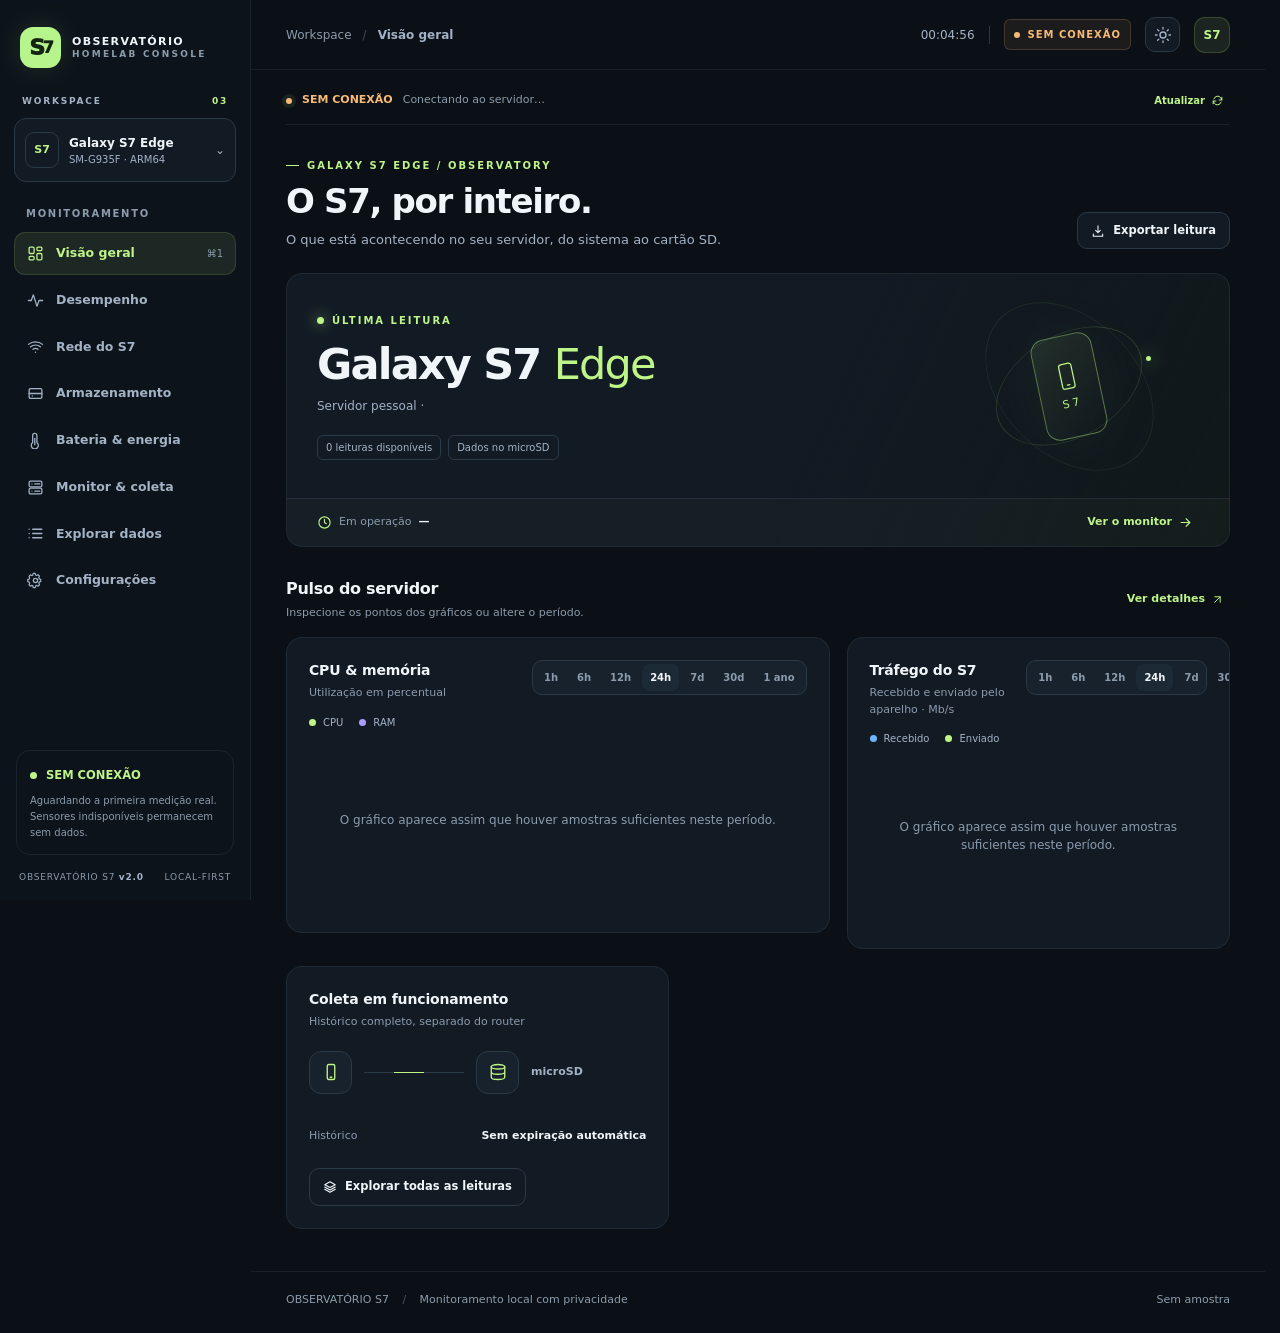
==== index.html @ 744b67e8 "Initial public release with synthetic examples and privacy safeguards" ====
<!doctype html>
<html lang="pt-BR">
<head>
  <meta charset="UTF-8">
  <meta name="viewport" content="width=device-width, initial-scale=1.0">
  <meta name="theme-color" content="#0b1019">
  <meta name="description" content="Observatório S7 — dashboard de monitoramento do homelab Galaxy S7 Edge. Telemetria real de CPU, memória, bateria, rede e armazenamento.">
  <title>Observatório S7 — HomeLab Console</title>
  <link rel="icon" type="image/svg+xml" href="assets/favicon.svg">
  <link rel="stylesheet" href="css/styles.css">
  <link rel="stylesheet" href="workspace.css?v=20261024">
  <link rel="stylesheet" href="css/dashboard.css?v=20261023-visual2">
  <script defer src="js/app.js?v=20261023-visual2"></script>
  <link rel="stylesheet" href="finish.css?v=20261024-polish">
  <script defer src="finish.js?v=20261024-polish"></script>
</head>
<body data-workspace="s7" data-theme="dark">
  <div class="app" id="app">
    <aside class="sidebar" id="sidebar" aria-label="Menu principal">
      <div class="brand">
        <div class="brand-symbol" aria-hidden="true"><span class="brand-glyph">S<span>7</span></span></div>
        <div class="brand-copy"><strong>OBSERVATÓRIO</strong><span>HOMELAB CONSOLE</span></div>
      </div>
      <section class="workspace-picker" aria-label="Workspace"><div class="workspace-label">WORKSPACE <span>03</span></div><details class="project-switch"><summary aria-label="Workspace: Galaxy S7 Edge. Alterar projeto"><span class="project-icon" aria-hidden="true">S7</span><span class="project-copy"><strong>Galaxy S7 Edge</strong><small>SM-G935F · ARM64</small></span><span class="project-caret" aria-hidden="true">⌄</span></summary><nav class="project-options" aria-label="Projetos do servidor"><a href="/router/"><span class="project-icon" aria-hidden="true">R</span><span class="project-copy"><strong>Router Huawei</strong><small>Monitor da rede</small></span></a><a href="/s7/" aria-current="page"><span class="project-icon" aria-hidden="true">S7</span><span class="project-copy"><strong>Galaxy S7 Edge</strong><small>SM-G935F · ARM64</small></span><span class="project-check" aria-hidden="true">✓</span></a><a href="/valt/"><span class="project-icon" aria-hidden="true">V</span><span class="project-copy"><strong>Docs Vault</strong><small>Arquivo documental</small></span></a></nav></details></section>
      <div class="nav-caption">MONITORAMENTO</div>
            <nav class="nav-list" id="main-nav" aria-label="Áreas do monitoramento"></nav>
      <div class="sidebar-bottom">
        <div class="sidebar-health">
          <div class="sidebar-health-title"><span class="pulsing-dot"></span><strong id="sidebar-status">Aguardando API</strong></div>
          <p id="sidebar-status-note">Nenhuma medição recebida ainda.</p>
        </div>
        <div class="sidebar-footer"><span>OBSERVATÓRIO S7 <b>v2.0</b></span><span>LOCAL-FIRST</span></div>
      </div>
    </aside>
    <div class="sidebar-scrim" id="sidebar-scrim"></div>
    <div class="shell">
      <header class="topbar">
        <div class="topbar-leading">
          <button class="icon-button mobile-only" type="button" id="menu-toggle" aria-label="Abrir menu" aria-controls="sidebar"><svg viewBox="0 0 24 24" width="20" height="20" fill="none" stroke="currentColor" stroke-width="1.8" stroke-linecap="round"><path d="M4 7h16M4 12h16M4 17h16"/></svg></button>
          <div class="breadcrumbs"><span>Workspace</span><span class="slash">/</span><strong id="breadcrumb-current">Visão geral</strong></div>
        </div>
        <div class="topbar-actions">
          <div class="live-time" id="clock-label">--:--:--</div>
          <div class="topbar-divider"></div>
          <span class="mode-chip demo" id="mode-chip"><span></span> AGUARDANDO</span>
          <button class="icon-button" type="button" id="theme-toggle" title="Alternar tema" aria-label="Alternar tema"></button>
          <button class="avatar" type="button" id="avatar-button" title="Configurações do painel">S7</button>
        </div>
      </header>
      <main class="main" id="main-content" tabindex="-1"></main>
      <footer class="page-footer"><span>OBSERVATÓRIO S7 <span class="footer-divider">/</span> Monitoramento local com privacidade</span><span id="footer-update">Aguardando dados</span></footer>
    </div>
    <div id="toast-region" class="toast-region" aria-live="polite"></div>
    <div id="tooltip" class="chart-tooltip" hidden></div>
  </div>
  <noscript><div class="noscript">Para usar o dashboard, ativa o JavaScript no navegador. Nenhuma biblioteca externa é necessária.</div></noscript>
</body>
</html>
---- css/styles.css ----
/* Observatório S7 — dashboard offline, sem dependências externas */
:root{
  color-scheme:dark;
  --bg:#080e17;--sidebar:#0a111b;--surface:#101926;--surface-2:#14202e;--surface-3:#192637;
  --border:#263443;--border-soft:rgba(144,166,189,.105);--text:#f0f5f9;--secondary:#a3b2c5;--muted:#718498;
  --accent:#b7f58c;--accent-rgb:183,245,140;--blue:#6eb5f9;--blue-rgb:110,181,249;--violet:#aa9bff;--orange:#f7ba76;--danger:#ef8e8e;
  --shadow:0 24px 75px rgba(0,0,0,.17);--radius:18px;--font:Inter,'Segoe UI',Roboto,system-ui,-apple-system,sans-serif;
}
*{box-sizing:border-box}html{scroll-behavior:smooth}body{margin:0;background:var(--bg);color:var(--text);font-family:var(--font);font-size:14px;line-height:1.5;-webkit-font-smoothing:antialiased}
body[data-theme="light"]{color-scheme:light;--bg:#f1f5f8;--sidebar:#edf2f7;--surface:#fff;--surface-2:#f7f9fb;--surface-3:#e9f0f5;--border:#dce4ed;--border-soft:#e8edf2;--text:#182536;--secondary:#5f7184;--muted:#8091a2;--accent:#408b21;--accent-rgb:64,139,33;--blue:#2178bb;--blue-rgb:33,120,187;--violet:#7667ce;--orange:#bd7324;--danger:#c65e5e;--shadow:0 18px 60px rgba(34,57,80,.055)}
button,input,select{font:inherit}button{color:inherit;cursor:pointer}button:focus-visible,input:focus-visible,select:focus-visible{outline:2px solid var(--accent);outline-offset:3px}a{color:var(--blue);text-decoration:none}a:hover{text-decoration:underline}
svg{flex-shrink:0}::selection{background:rgba(var(--accent-rgb),.25)}.app{min-height:100vh}.sidebar{position:fixed;inset:0 auto 0 0;width:251px;z-index:15;display:flex;flex-direction:column;padding:27px 14px 16px;background:var(--sidebar);border-right:1px solid var(--border-soft)}
.brand{display:flex;gap:11px;align-items:center;margin:0 6px 31px}.brand-symbol{width:41px;height:41px;border-radius:13px;background:#b7f58c;color:#142413;display:grid;place-items:center;box-shadow:0 0 30px rgba(183,245,140,.13)}.brand-glyph{font-size:22px;font-weight:950;letter-spacing:-2.3px}.brand-glyph span{font-size:16px;vertical-align:2px}.brand-copy{display:flex;flex-direction:column;gap:1px;line-height:1.2;letter-spacing:.75px}.brand-copy strong{font-size:11px;font-weight:850;letter-spacing:1.35px}.brand-copy>span{font-size:9px;color:var(--muted);font-weight:650;letter-spacing:2.25px}
.sidebar-section-label,.nav-caption{font-size:10px;font-weight:800;letter-spacing:1.7px;color:var(--muted);margin:0 12px 11px}.sidebar-section-label{display:flex;justify-content:space-between;align-items:center}.sidebar-section-label span{color:var(--secondary)}
.node-card{display:flex;align-items:center;gap:10px;border:1px solid var(--border);border-radius:12px;background:var(--surface);padding:12px 10px;margin:0 2px 30px}.node-icon{width:33px;height:35px;display:grid;place-items:center;border-radius:8px;background:rgba(var(--blue-rgb),.09)}.node-screen{width:14px;height:24px;border:1.5px solid var(--blue);border-radius:4px;position:relative}.node-screen:after{content:"";position:absolute;bottom:3px;left:5px;width:2px;height:2px;border-radius:100%;background:var(--blue)}.node-card strong{display:block;font-size:12px;white-space:nowrap}.node-card span:not(.node-screen){display:block;font-size:10px;color:var(--muted)}.node-caret{margin-left:auto;font-size:18px!important;line-height:1;color:var(--muted)}
.nav-list{display:flex;flex-direction:column;gap:4px}.nav-item{display:flex;align-items:center;gap:12px;text-align:left;width:100%;border:1px solid transparent;border-radius:11px;background:transparent;padding:11px 12px;font-size:12.5px;font-weight:650;color:var(--secondary);transition:background .2s,border-color .2s,color .2s}.nav-item:hover{color:var(--text);background:var(--surface)}.nav-item.active{background:rgba(var(--accent-rgb),.095);border-color:rgba(var(--accent-rgb),.13);color:var(--accent)}.nav-item .icon{width:17px;height:17px;stroke-width:1.8}.nav-item .nav-trailing{margin-left:auto;color:var(--muted);font-size:10px;font-weight:500}.sidebar-bottom{margin-top:auto}.sidebar-health{padding:16px 13px 13px;background:var(--surface);border:1px solid var(--border-soft);border-radius:14px;margin:0 2px 16px}.sidebar-health-title{display:flex;align-items:center;gap:9px;font-size:11.5px}.sidebar-health p{color:var(--muted);font-size:11px;line-height:1.65;margin:8px 0 0}.pulsing-dot{display:inline-block;width:7px;height:7px;flex-shrink:0;background:var(--orange);box-shadow:0 0 0 4px rgba(247,186,118,.09);border-radius:100%;animation:pulse 2s infinite}@keyframes pulse{50%{box-shadow:0 0 0 8px rgba(247,186,118,0)}}.sidebar-footer{display:flex;justify-content:space-between;color:var(--muted);font-size:9px;letter-spacing:.8px;padding:0 5px}.sidebar-footer b{color:var(--secondary)}
.shell{margin-left:251px;min-height:100vh;display:flex;flex-direction:column}.topbar{height:79px;border-bottom:1px solid var(--border-soft);display:flex;align-items:center;justify-content:space-between;padding:0 35px;gap:16px;background:var(--bg)}.topbar-leading,.topbar-actions,.breadcrumbs{display:flex;align-items:center}.breadcrumbs{gap:11px;font-size:12px;color:var(--muted)}.breadcrumbs strong{color:var(--secondary);font-weight:650}.breadcrumbs .slash{opacity:.4}.topbar-actions{gap:14px}.live-time{font-size:12px;color:var(--secondary);font-variant-numeric:tabular-nums;white-space:nowrap}.topbar-divider{height:18px;width:1px;background:var(--border)}.mode-chip{display:inline-flex;align-items:center;gap:8px;border:1px solid rgba(247,186,118,.18);background:rgba(247,186,118,.075);border-radius:6px;color:var(--orange);font-size:10px;font-weight:850;letter-spacing:1px;padding:7px 9px;white-space:nowrap}.mode-chip>span{width:6px;height:6px;border-radius:100%;background:currentColor}.mode-chip.real{color:var(--accent);border-color:rgba(var(--accent-rgb),.19);background:rgba(var(--accent-rgb),.065)}.icon-button{border:1px solid var(--border);background:var(--surface);width:35px;height:35px;border-radius:10px;display:grid;place-items:center;color:var(--secondary)}.icon-button:hover{color:var(--text);background:var(--surface-2)}.avatar{border:1px solid rgba(var(--accent-rgb),.18);background:rgba(var(--accent-rgb),.09);color:var(--accent);border-radius:11px;width:36px;height:36px;display:grid;place-items:center;font-size:12px;font-weight:850}.mobile-only{display:none}.sidebar-scrim{display:none}
.main{width:100%;max-width:1650px;padding:35px 35px 42px;margin:0 auto;flex:1}.page-footer{display:flex;justify-content:space-between;gap:20px;padding:20px 35px 25px;color:var(--muted);font-size:11px;border-top:1px solid var(--border-soft)}.footer-divider{padding:0 10px;opacity:.5}
.page-head{display:flex;justify-content:space-between;align-items:flex-end;gap:18px;margin-bottom:28px}.eyebrow{display:inline-flex;align-items:center;gap:8px;text-transform:uppercase;font-size:10px;color:var(--accent);letter-spacing:2px;font-weight:850;margin:0 0 8px}.eyebrow:before{content:"";width:13px;height:1px;background:currentColor}.page-head h1{font-size:30px;line-height:1.2;font-weight:770;letter-spacing:-1.2px;margin:0 0 8px}.page-subtitle{font-size:13px;color:var(--muted);margin:0;max-width:680px}.page-actions{display:flex;gap:8px;flex-wrap:wrap;align-items:center}.btn{border:1px solid var(--border);border-radius:10px;padding:9px 13px;background:var(--surface);display:inline-flex;align-items:center;gap:8px;font-size:11.5px;font-weight:750;white-space:nowrap;transition:all .17s}.btn:hover{border-color:var(--secondary);transform:translateY(-1px)}.btn.primary{background:var(--accent);color:var(--bg);border-color:var(--accent)}body[data-theme="light"] .btn.primary{color:#fff}.btn.subtle{background:transparent;border-color:transparent;color:var(--secondary)}.btn .icon{width:14px;height:14px}.btn:disabled{opacity:.55;cursor:not-allowed;transform:none}
.cards-grid{display:grid;grid-template-columns:repeat(12,minmax(0,1fr));gap:17px}.span-12{grid-column:span 12}.span-8{grid-column:span 8}.span-7{grid-column:span 7}.span-6{grid-column:span 6}.span-5{grid-column:span 5}.span-4{grid-column:span 4}.span-3{grid-column:span 3}
.card{background:var(--surface);border:1px solid var(--border-soft);border-radius:var(--radius);min-width:0;box-shadow:0 1px 0 rgba(255,255,255,.009);overflow:hidden}.card-pad{padding:22px}.card-title-row{display:flex;align-items:start;justify-content:space-between;gap:12px;margin-bottom:18px}.card-title-row h2,.section-title{margin:0 0 4px;font-size:14px;font-weight:770;letter-spacing:-.15px}.card-title-row p,.section-description{margin:0;color:var(--muted);font-size:11px}.card-icon{border-radius:10px;width:34px;height:34px;display:grid;place-items:center;background:var(--surface-2);color:var(--secondary)}.card-icon .icon{width:18px;height:18px}
.hero{position:relative;padding:27px 29px;min-height:247px;overflow:hidden;border-color:rgba(var(--accent-rgb),.13);background:radial-gradient(ellipse at 70% 22%,rgba(var(--accent-rgb),.11),transparent 42%),linear-gradient(125deg,var(--surface),var(--surface-2))}.hero:before{content:"";position:absolute;right:-48px;top:-160px;width:470px;height:400px;border-radius:50%;border:1px solid rgba(var(--accent-rgb),.07);box-shadow:0 0 0 70px rgba(var(--accent-rgb),.018),0 0 0 140px rgba(var(--accent-rgb),.012);pointer-events:none}.hero-inner{position:relative;z-index:1;display:flex;flex-direction:column;height:100%;justify-content:space-between}.hero-overline{font-size:10px;font-weight:800;letter-spacing:2px;color:var(--accent);display:flex;align-items:center;gap:8px}.hero-overline .dot{width:7px;height:7px;border-radius:100%;background:var(--accent);box-shadow:0 0 14px rgba(var(--accent-rgb),.8)}.hero h2{font-size:32px;line-height:1.14;letter-spacing:-1.1px;margin:17px 0 8px;font-weight:770}.hero h2 span{color:var(--accent)}.hero p{max-width:435px;font-size:12px;line-height:1.8;color:var(--secondary);margin:0}.hero-foot{display:flex;align-items:center;gap:25px;margin-top:24px;flex-wrap:wrap}.hero-fact{display:flex;gap:9px;align-items:center}.hero-fact .icon{color:var(--muted);width:15px;height:15px}.hero-fact strong{font-size:11.5px;display:block}.hero-fact small{font-size:10px;display:block;color:var(--muted)}
.node-summary{padding:23px;min-height:247px}.node-summary-top{display:flex;justify-content:space-between;gap:12px;align-items:start}.node-summary .overline{font-size:10px;color:var(--muted);font-weight:750;letter-spacing:1.5px}.node-summary strong.device-title{display:block;font-size:17px;letter-spacing:-.45px;margin:8px 0 2px}.node-summary small{color:var(--muted)}.node-status{display:flex;align-items:center;gap:6px;font-weight:750;font-size:10px;color:var(--accent);background:rgba(var(--accent-rgb),.08);border:1px solid rgba(var(--accent-rgb),.12);padding:5px 8px;border-radius:50px}.node-status:before{content:"";width:5px;height:5px;border-radius:100%;background:var(--accent)}.node-summary-grid{display:grid;grid-template-columns:1fr 1fr;gap:17px;margin-top:23px}.node-summary-stat{padding-top:13px;border-top:1px solid var(--border)}.node-summary-stat span{color:var(--muted);font-size:10px;display:block;margin-bottom:5px}.node-summary-stat strong{font-size:12.5px;font-weight:700;word-break:break-word}
.kpi-card{padding:19px 20px 18px;position:relative;min-height:143px}.kpi-top{display:flex;align-items:center;justify-content:space-between;gap:12px}.kpi-label{color:var(--secondary);font-size:11px;font-weight:650}.kpi-value{display:flex;align-items:baseline;gap:5px;margin-top:14px}.kpi-value strong{font-size:29px;line-height:1;letter-spacing:-1.15px;font-weight:760;font-variant-numeric:tabular-nums}.kpi-value span{font-size:12px;color:var(--muted);font-weight:650}.kpi-foot{font-size:10px;color:var(--muted);margin-top:12px;display:flex;justify-content:space-between;align-items:center}.trend{font-weight:700;color:var(--accent)}.trend.warn{color:var(--orange)}.kpi-accent-bar{position:absolute;left:20px;right:20px;bottom:0;height:2px;background:linear-gradient(90deg,var(--accent),transparent);opacity:.26}.metric-icon{display:grid;place-items:center;width:30px;height:30px;border:1px solid var(--border);border-radius:9px;color:var(--secondary)}.metric-icon .icon{width:16px;height:16px}
.section-head{display:flex;justify-content:space-between;align-items:center;margin:30px 0 16px;gap:12px}.section-head h2{font-size:16px;margin:0;letter-spacing:-.3px}.section-head p{color:var(--muted);font-size:11px;margin:4px 0 0}.link-button{background:none;border:none;color:var(--accent);font-size:11px;font-weight:700;display:inline-flex;align-items:center;gap:6px}.link-button .icon{width:13px;height:13px}.link-button:hover{text-decoration:underline}
.chart-card{padding:22px}.chart-card .card-title-row{margin-bottom:13px}.chart-key{display:flex;gap:16px;flex-wrap:wrap;align-items:center;font-size:10px;color:var(--secondary)}.chart-key>span{display:flex;align-items:center;gap:7px}.key-dot{display:block;width:7px;height:7px;border-radius:50%;background:var(--accent)}.key-dot.blue{background:var(--blue)}.key-dot.violet{background:var(--violet)}.key-dot.orange{background:var(--orange)}.chart-stat-row{display:flex;gap:27px;align-items:baseline;margin:11px 0 14px}.chart-stat strong{font-size:25px;font-weight:750;letter-spacing:-.7px;font-variant-numeric:tabular-nums}.chart-stat small{color:var(--muted);font-size:11px;margin-left:5px}.chart-stat-mini{display:flex;gap:20px}.chart-stat-mini span{font-size:11px;color:var(--muted)}.chart-stat-mini strong{font-size:12px;color:var(--text)}
.chart-holder{width:100%;height:185px;position:relative}.chart-holder.compact{height:92px}.chart-holder.tall{height:240px}.chart-holder svg{width:100%;height:100%;overflow:visible;display:block}.plot-crosshair{pointer-events:none}.axis-foot{display:flex;justify-content:space-between;color:var(--muted);font-size:10px;margin-top:3px}.chart-tooltip{position:fixed;pointer-events:none;z-index:80;background:#1d2939;border:1px solid #3b5064;color:#fff;border-radius:10px;padding:9px 11px;box-shadow:0 16px 40px #0005;font-size:11px;min-width:120px}.chart-tooltip strong{display:block;font-size:13px}.chart-tooltip small{display:block;color:#adc1d6;margin-top:3px}.range-switch{display:flex;gap:3px;padding:3px;border:1px solid var(--border);background:var(--surface-2);border-radius:10px}.range-button{border:0;background:transparent;border-radius:7px;padding:6px 8px;color:var(--muted);font-size:10px;font-weight:750;white-space:nowrap}.range-button:hover{color:var(--text)}.range-button.active{background:var(--surface-3);color:var(--text);box-shadow:0 1px 3px #0001}
.stat-pair{display:grid;grid-template-columns:1fr 1fr;gap:12px}.stat-tile{border-radius:11px;padding:12px;background:var(--surface-2);min-width:0}.stat-tile span{color:var(--muted);font-size:10px;display:block;margin-bottom:6px}.stat-tile strong{font-size:16px;font-weight:770;letter-spacing:-.2px}.stat-tile strong small{font-size:10px;font-weight:500;color:var(--muted)}
.meter{height:7px;background:var(--surface-3);border-radius:20px;overflow:hidden}.meter>span{display:block;height:100%;border-radius:20px;background:var(--accent);min-width:2px}.meter.blue>span{background:var(--blue)}.meter.orange>span{background:var(--orange)}.meter.violet>span{background:var(--violet)}.storage-row{padding:17px 0;border-bottom:1px solid var(--border-soft)}.storage-row:last-child{border:0;padding-bottom:0}.storage-row:first-child{padding-top:0}.storage-row-head{display:flex;align-items:center;justify-content:space-between;gap:12px;margin-bottom:10px}.storage-row-title{display:flex;align-items:center;gap:9px;font-size:11.5px;font-weight:690}.storage-row-title .icon{width:16px;height:16px;color:var(--muted)}.storage-row-values{font-size:11px;color:var(--secondary);font-variant-numeric:tabular-nums}.storage-row-values strong{color:var(--text)}.storage-sub{display:flex;justify-content:space-between;gap:12px;color:var(--muted);font-size:10px;margin-top:8px;overflow-wrap:anywhere}
.service-list,.event-list{display:flex;flex-direction:column}.service-item{display:flex;align-items:center;gap:10px;padding:11px 0;border-bottom:1px solid var(--border-soft)}.service-item:last-child{border:0}.service-badge{display:grid;place-items:center;width:35px;height:35px;border-radius:10px;background:var(--surface-2);color:var(--secondary)}.service-badge .icon{width:17px;height:17px}.service-copy{min-width:0;flex:1}.service-copy strong{font-size:11.5px;display:block}.service-copy small{font-size:10px;color:var(--muted);display:block;overflow:hidden;text-overflow:ellipsis;white-space:nowrap}.status-pill{border-radius:50px;background:rgba(var(--accent-rgb),.085);color:var(--accent);font-size:10px;padding:5px 9px;font-weight:750;white-space:nowrap}.status-pill.warning{color:var(--orange);background:rgba(247,186,118,.075)}.status-pill.muted{color:var(--muted);background:var(--surface-2)}
.event-item{display:flex;gap:13px;padding:12px 0;border-bottom:1px solid var(--border-soft)}.event-item:last-child{border:0}.event-mark{width:9px;height:9px;background:var(--blue);border:3px solid var(--surface);border-radius:50%;box-shadow:0 0 0 1.5px var(--blue);margin-top:6px;flex-shrink:0}.event-mark.success{background:var(--accent);box-shadow:0 0 0 1.5px var(--accent)}.event-mark.warning{background:var(--orange);box-shadow:0 0 0 1.5px var(--orange)}.event-copy{min-width:0;flex:1}.event-copy strong{font-size:11.5px;display:block;margin-bottom:2px}.event-copy span{font-size:10px;color:var(--muted)}.event-item time{font-size:10px;color:var(--muted);white-space:nowrap;margin-left:auto}
.battery-display{display:flex;align-items:center;gap:18px;margin:10px 0 19px}.battery-ring{height:115px;width:115px;position:relative;display:grid;place-items:center;flex-shrink:0}.battery-ring svg{position:absolute;inset:0;width:100%;height:100%;transform:rotate(-90deg)}.battery-ring .ring-content{text-align:center;position:relative}.ring-content strong{font-size:24px;letter-spacing:-.7px;line-height:1}.ring-content small{font-size:10px;display:block;color:var(--muted);margin-top:3px}.battery-details{min-width:0;flex:1}.battery-details .big-number{font-size:27px;font-weight:780;letter-spacing:-.8px}.battery-details p{font-size:10.5px;color:var(--muted);margin:2px 0 15px}.details-row{display:flex;align-items:center;justify-content:space-between;border-top:1px solid var(--border-soft);padding:9px 0;gap:12px;font-size:11px}.details-row span{color:var(--muted)}.details-row strong{font-size:11px;text-align:right}
.core-grid{display:grid;grid-template-columns:repeat(4,minmax(0,1fr));gap:10px}.core-box{background:var(--surface-2);border:1px solid var(--border-soft);border-radius:11px;padding:11px}.core-title{font-size:10px;color:var(--muted);display:flex;justify-content:space-between;margin-bottom:8px}.core-title strong{color:var(--text);font-size:11px}.core-box .meter{height:5px}.core-box small{font-size:10px;color:var(--muted);margin-top:7px;display:block}.callout{border-radius:12px;border:1px solid rgba(var(--blue-rgb),.2);background:rgba(var(--blue-rgb),.045);padding:14px 16px;display:flex;align-items:flex-start;gap:10px;color:var(--secondary);font-size:11px;line-height:1.7}.callout .icon{color:var(--blue);width:16px;height:16px;margin-top:1px}.callout strong{color:var(--text)}.callout.warning{border-color:rgba(247,186,118,.2);background:rgba(247,186,118,.045)}.callout.warning .icon{color:var(--orange)}
.table-wrap{overflow-x:auto}.data-table{border-collapse:collapse;width:100%;min-width:520px}.data-table th{text-align:left;color:var(--muted);font-size:10px;letter-spacing:.8px;text-transform:uppercase;font-weight:750;padding:11px 12px;border-bottom:1px solid var(--border)}.data-table td{font-size:11px;color:var(--secondary);padding:15px 12px;border-bottom:1px solid var(--border-soft)}.data-table tr:last-child td{border:0}.data-table td strong{color:var(--text);font-weight:700}.data-table .mono{font-family:ui-monospace,SFMono-Regular,Consolas,monospace;font-size:10px}
.info-grid{display:grid;grid-template-columns:repeat(3,minmax(0,1fr));gap:1px;background:var(--border-soft);border-radius:13px;overflow:hidden;border:1px solid var(--border-soft)}.info-grid>div{background:var(--surface);padding:18px}.info-grid span{display:block;color:var(--muted);font-size:10px;margin-bottom:7px}.info-grid strong{font-size:13px;word-break:break-word}.info-grid strong span{display:inline;font-size:11px}
.sensor-status{display:flex;gap:10px;align-items:center;padding:14px 0;border-bottom:1px solid var(--border-soft)}.sensor-status:last-child{border:0}.sensor-status .icon{width:17px;height:17px;color:var(--secondary)}.sensor-status strong{font-size:11.5px}.sensor-status small{font-size:10px;color:var(--muted);display:block}.sensor-status .status-pill{margin-left:auto}
.big-reading{margin:13px 0 19px}.big-reading strong{font-size:38px;font-weight:780;letter-spacing:-1.4px}.big-reading span{font-size:12px;color:var(--muted);margin-left:5px}.segment-tabs{display:flex;gap:7px;flex-wrap:wrap}.segment-tabs button{border:1px solid var(--border);background:transparent;color:var(--secondary);font-size:11px;font-weight:700;border-radius:9px;padding:8px 11px}.segment-tabs button.active{color:var(--accent);border-color:rgba(var(--accent-rgb),.2);background:rgba(var(--accent-rgb),.065)}.search-input{background:var(--surface-2);border:1px solid var(--border);color:var(--text);border-radius:9px;padding:10px 13px;width:230px;max-width:100%;font-size:11px}.search-input::placeholder{color:var(--muted)}
.event-table .event-type{font-size:10px;font-weight:750;color:var(--blue)}.event-table .event-type.warning{color:var(--orange)}.event-table .event-type.success{color:var(--accent)}
.setting-row{display:flex;align-items:center;justify-content:space-between;gap:18px;padding:18px 0;border-bottom:1px solid var(--border-soft)}.setting-row:last-child{border:0}.setting-copy strong{font-size:12px}.setting-copy small{display:block;color:var(--muted);font-size:10.5px;max-width:455px;margin-top:5px;line-height:1.65}.select{border:1px solid var(--border);border-radius:10px;padding:8px 11px;color:var(--text);background:var(--surface-2);min-width:140px;font-size:11px}.toggle{width:45px;height:26px;border-radius:15px;background:var(--surface-3);border:1px solid var(--border);padding:3px;display:flex;align-items:center;transition:.2s}.toggle span{height:18px;width:18px;border-radius:50%;background:var(--muted);transition:.2s}.toggle.on{background:rgba(var(--accent-rgb),.23);border-color:rgba(var(--accent-rgb),.3)}.toggle.on span{transform:translateX(18px);background:var(--accent)}
.code-inline{display:inline-block;font-family:ui-monospace,Consolas,monospace;background:var(--surface-2);border:1px solid var(--border);padding:3px 6px;border-radius:5px;font-size:10px;color:var(--secondary)}.code-block{position:relative;background:#080d15;color:#c7d9e6;border:1px solid #2a3847;border-radius:12px;padding:16px 18px;overflow:auto;font-size:11px;line-height:1.8;font-family:ui-monospace,Consolas,monospace;white-space:pre-wrap;word-break:break-word}.muted{color:var(--muted)}.accent{color:var(--accent)}.blue{color:var(--blue)}.small{font-size:11px}.mono{font-family:ui-monospace,SFMono-Regular,Consolas,monospace}.h-divider{height:1px;background:var(--border-soft);margin:18px 0}.empty{color:var(--muted);padding:24px 0;font-size:12px}.stack-gap{display:grid;gap:17px}.loading-bars{background:linear-gradient(100deg,var(--surface),var(--surface-2),var(--surface));background-size:200%;animation:shine 2s infinite}@keyframes shine{to{background-position:-200% 0}}
.toast-region{position:fixed;right:23px;bottom:23px;z-index:60;display:grid;gap:10px}.toast{background:var(--surface-3);border:1px solid var(--border);color:var(--text);padding:12px 16px;border-radius:12px;max-width:330px;box-shadow:var(--shadow);font-size:12px;animation:toast-in .2s ease-out}@keyframes toast-in{from{transform:translateY(8px);opacity:0}to{opacity:1;transform:translateY(0)}}.noscript{padding:25px;text-align:center;background:var(--orange);color:#10151c}
@media(max-width:1250px){.main{padding:28px 25px 34px}.topbar{padding:0 25px}.span-3{grid-column:span 6}.span-7,.span-5{grid-column:span 6}.hero h2{font-size:28px}.page-footer{padding:18px 25px}}
@media(max-width:980px){.sidebar{transform:translateX(-101%);transition:transform .25s ease;box-shadow:24px 0 80px #0000}.sidebar.open{transform:translateX(0);box-shadow:24px 0 80px #0004}.sidebar-scrim.visible{display:block;position:fixed;inset:0;background:#060b13a8;z-index:14}.shell{margin:0}.mobile-only{display:grid}.topbar{height:69px}.main{padding-top:26px}.hero{min-height:225px}}
@media(max-width:720px){.main{padding:22px 14px 30px}.topbar{padding:0 14px}.page-footer{padding:20px 14px;flex-direction:column;gap:6px}.topbar-actions{gap:8px}.live-time,.topbar-divider{display:none}.mode-chip{font-size:9px;letter-spacing:.4px;padding:6px}.page-head{align-items:start;flex-direction:column;margin-bottom:22px}.page-head h1{font-size:26px}.span-8,.span-7,.span-6,.span-5,.span-4{grid-column:span 12}.span-3{grid-column:span 6}.cards-grid{gap:12px}.hero{padding:22px;min-height:218px}.hero h2{font-size:27px}.node-summary{min-height:0}.card-pad,.chart-card{padding:18px}.chart-holder{height:154px}.chart-holder.tall{height:200px}.range-switch{max-width:100%;overflow:auto}.range-button{padding:7px 8px}.section-head{margin:25px 0 13px}.core-grid{grid-template-columns:repeat(2,minmax(0,1fr))}.info-grid{grid-template-columns:repeat(2,minmax(0,1fr))}.card-title-row{flex-wrap:wrap}.battery-display{gap:14px}.battery-ring{width:95px;height:95px}.card-title-row h2{font-size:13px}}
@media(max-width:420px){.brand{margin-bottom:22px}.kpi-card{min-height:126px;padding:15px}.kpi-value strong{font-size:25px}.kpi-label{font-size:10px}.kpi-foot{font-size:9px}.kpi-accent-bar{left:15px;right:15px}.hero-foot{gap:13px}.hero h2{font-size:23px}.mode-chip{max-width:105px;overflow:hidden}.chart-key{gap:9px}.section-head h2{font-size:14px}.info-grid{grid-template-columns:1fr}.page-head h1{font-size:25px}}
@media(prefers-reduced-motion:reduce){*,*:before,*:after{scroll-behavior:auto!important;animation:none!important;transition:none!important}}

/* Runtime telemetry includes long paths; keep diagnostic rows inside narrow cards. */
.details-row{align-items:flex-start}
.details-row>span{min-width:0;flex:0 1 43%;overflow-wrap:anywhere}
.details-row>strong{min-width:0;flex:1;overflow-wrap:anywhere;word-break:break-word}
.storage-sub>span{min-width:0}
.storage-sub>span:last-child{flex-shrink:0}
@media(max-width:720px){.setting-row{flex-wrap:wrap}.setting-copy{min-width:0}.breadcrumbs{gap:6px;font-size:10px}.main-content{min-width:0}}
---- workspace.css ----
/* Shared workspace selector: geometry and behavior are identical across projects. */
[data-workspace="router"]{--ws-accent:var(--mint,#7ce5c3);--ws-surface:var(--surface,#121c28);--ws-border:var(--stroke,#263545);--ws-muted:var(--sub,#a4b5c8)}
[data-workspace="s7"],[data-workspace="valt"]{--ws-accent:var(--accent);--ws-surface:var(--surface-solid,var(--surface));--ws-border:var(--border);--ws-muted:var(--secondary,var(--muted))}
.workspace-picker{margin:0 14px 24px;min-width:0;color:var(--text);font:12px/1.5 'Segoe UI',system-ui,sans-serif}
[data-workspace="s7"] .workspace-picker,[data-workspace="valt"] .workspace-picker{margin-inline:0}
.workspace-picker *{box-sizing:border-box}
.workspace-label{display:flex;justify-content:space-between;align-items:center;margin:0 8px 10px;color:var(--ws-muted);font-size:9px;line-height:14px;font-weight:800;letter-spacing:1.8px}
.workspace-label span{color:var(--ws-accent);font-variant-numeric:tabular-nums}
.workspace-picker details.project-switch{position:relative;margin:0;min-width:0;color:inherit;font:inherit}
.workspace-picker .project-switch summary{display:flex;align-items:center;gap:10px;padding:11px 10px;min-height:64px;background:var(--ws-surface);border:1px solid var(--ws-border);border-radius:12px;cursor:pointer;list-style:none;transition:border-color .18s,background .18s}
.workspace-picker summary::-webkit-details-marker{display:none}
.workspace-picker summary:hover,.workspace-picker details[open] summary{border-color:var(--ws-accent)}
.workspace-picker summary:focus-visible,.workspace-picker .project-options a:focus-visible{outline:2px solid var(--ws-accent);outline-offset:3px}
.workspace-picker .project-icon{display:grid;place-items:center;width:34px;height:36px;flex:0 0 34px;border:1px solid var(--ws-border);border-radius:9px;background:var(--ws-surface);color:var(--ws-accent);font-size:11px;font-weight:800}
.workspace-picker .project-copy{display:block;min-width:0;flex:1}
.workspace-picker .project-copy strong{display:block;color:var(--text);font-size:12px;line-height:18px;font-weight:700;white-space:nowrap}
.workspace-picker .project-copy small{display:block;color:var(--ws-muted);font-size:10px;line-height:15px;white-space:nowrap}
.workspace-picker .project-caret{margin-left:auto;color:var(--ws-muted);transition:transform .18s}
.workspace-picker details[open] .project-caret{transform:rotate(180deg)}
.workspace-picker .project-options{position:absolute;top:calc(100% + 7px);left:0;right:0;z-index:90;padding:5px;background:var(--ws-surface);border:1px solid var(--ws-border);border-radius:12px;box-shadow:0 14px 30px #0003}
.workspace-picker .project-options a{display:flex;align-items:center;gap:9px;min-height:58px;padding:9px 6px;border:1px solid transparent;border-radius:8px;color:var(--text);text-decoration:none}
.workspace-picker .project-options a:hover,.workspace-picker .project-options a[aria-current="page"]{border-color:var(--ws-accent);background:var(--bg)}
.workspace-picker .project-check{color:var(--ws-accent);font-size:13px}
@media(min-width:671px) and (max-width:1160px){[data-workspace="router"] .workspace-picker{margin-inline:8px}[data-workspace="router"] .workspace-label{font-size:0;justify-content:center}[data-workspace="router"] .workspace-label span{font-size:9px}[data-workspace="router"] .project-switch summary{justify-content:center;padding-inline:6px}[data-workspace="router"] summary .project-copy,[data-workspace="router"] .project-caret{display:none}[data-workspace="router"] .project-options{width:225px}}
@media(prefers-reduced-motion:reduce){.workspace-picker *{transition:none!important}}
---- css/dashboard.css ----
/* S7 live console — progressive detail, bounded motion, no external dependencies. */
:root{--accent:#bef488;--accent-rgb:190,244,136;--bg:#0b1016;--sidebar:#0d131a;--surface:#121b24;--surface-2:#17222d;--surface-3:#1c2a36;--border:#2a3946;--muted:#8b9bac;--radius:16px}
.main{max-width:1560px;padding-top:22px}.topbar{height:70px}.page-head{margin-bottom:24px}.page-head h1{font-size:34px;letter-spacing:-1.35px}.page-subtitle{color:var(--secondary)}.card{box-shadow:none;border-color:var(--border-soft)}.cards-grid{align-items:start}.kpi-card{min-height:142px}.kpi-value{font-variant-numeric:tabular-nums}.kpi-value strong{font-size:30px}.kpi-label{font-size:10px;letter-spacing:1.2px}.kpi-foot .trend{font-size:8px}.kpi-accent-bar{opacity:.4}.sidebar-health p{font-size:10px;line-height:1.6}.sidebar-health{background:transparent}.sidebar-health-title{color:var(--accent)}.pulsing-dot{background:var(--accent);box-shadow:none;animation:none}.brand{margin-bottom:26px}.sidebar-section-label{margin-bottom:10px}.sidebar .project-switch{margin-bottom:24px}
.freshness-bar{display:flex;align-items:center;gap:10px;margin:0 0 26px;padding-bottom:15px;border-bottom:1px solid var(--border-soft);font-size:11px;color:var(--muted)}.freshness-bar strong{color:var(--secondary);font-size:11px;font-weight:650}.freshness-bar .link-button{margin-left:auto;font-size:10px}.freshness-bar .icon{width:13px;height:13px}.freshness-dot{width:6px;height:6px;background:var(--accent);border-radius:50%;box-shadow:0 0 0 4px rgba(var(--accent-rgb),.08)}.is-stale .freshness-dot{background:var(--orange)}.is-stale strong{color:var(--orange)}
.device-hero-card{overflow:hidden;background:linear-gradient(115deg,var(--surface) 55%,rgba(var(--accent-rgb),.035))}.device-hero{padding:27px 30px;display:flex;align-items:center;justify-content:space-between;gap:20px;position:relative;min-height:205px}.device-hero h2{font-size:43px;font-weight:750;line-height:1.1;letter-spacing:-1.8px;margin:13px 0 9px}.device-hero h2 em{font-style:normal;color:var(--accent);font-weight:450}.device-hero p{font-size:12px;color:var(--secondary);margin:0}.hero-chips{display:flex;flex-wrap:wrap;gap:7px;margin-top:20px}.hero-chips span{border:1px solid var(--border);border-radius:6px;padding:4px 8px;color:var(--secondary);font-size:10px}.hero-live-strip{display:flex;flex-wrap:wrap;gap:25px;align-items:center;border-top:1px solid var(--border-soft);padding:14px 30px;background:rgba(var(--accent-rgb),.018)}.hero-live-strip>span{display:flex;align-items:center;gap:7px;font-size:11px;color:var(--muted)}.hero-live-strip strong{color:var(--text);font-weight:600;white-space:nowrap}.hero-live-strip .icon{width:15px;height:15px;color:var(--accent)}.hero-live-strip button{margin-left:auto;font-size:11px}.device-orbit{width:190px;height:170px;position:relative;display:grid;place-items:center;flex-shrink:0;margin-right:35px}.orbit-ring{position:absolute;width:158px;height:158px;border:1px solid rgba(var(--accent-rgb),.15);border-radius:50%;transform:rotate(-30deg) scaleY(.65)}.orbit-ring.second{transform:rotate(45deg) scaleY(.7);width:195px;height:195px;border-color:rgba(var(--accent-rgb),.08)}.orbit-phone{width:62px;height:103px;border:1px solid rgba(var(--accent-rgb),.4);border-radius:14px;display:flex;flex-direction:column;align-items:center;justify-content:center;gap:5px;background:linear-gradient(140deg,rgba(var(--accent-rgb),.1),transparent);box-shadow:0 0 65px rgba(var(--accent-rgb),.055);transform:rotate(-12deg)}.orbit-phone svg{width:30px;height:30px;color:var(--accent);stroke-width:1}.orbit-phone span{font-size:11px;letter-spacing:3px;color:var(--accent)}.device-orbit>i{position:absolute;right:13px;top:55px;background:var(--accent);width:5px;height:5px;border-radius:50%;box-shadow:0 0 18px var(--accent)}
.collection-visual{display:flex;align-items:center;gap:12px;margin:20px 0 25px}.collection-node{width:43px;height:43px;display:grid;place-items:center;border:1px solid var(--border);border-radius:12px;background:var(--surface-2);color:var(--accent)}.collection-track{height:1px;flex:1;max-width:100px;background:var(--border);position:relative;overflow:hidden}.collection-track i{position:absolute;width:30px;height:1px;background:var(--accent);left:30%}.collection-visual strong{font-size:11px;color:var(--secondary)}.collection-visual+.details-row{border-top:0}.card-pad>.btn{margin-top:15px}.retention-mark{display:flex;align-items:center;gap:13px;padding:20px 0 27px;color:var(--accent)}.retention-mark>svg{width:36px;height:36px;stroke-width:1.2}.retention-mark strong{display:block;font-size:17px;color:var(--text)}.retention-mark span{display:block;font-size:11px;color:var(--muted);margin-top:3px}.volume-extra{padding:0 0 14px}.volume-extra .details-row{font-size:10px}.volume-extra .details-row strong{font-size:10px}.core-grid{grid-template-columns:repeat(4,minmax(0,1fr));gap:12px}.core-box{padding:16px;background:var(--surface-2);border:1px solid var(--border-soft);position:relative;overflow:hidden}.core-title{font-size:9px;letter-spacing:.8px}.core-title strong{font-size:15px;letter-spacing:-.4px;color:var(--accent)}.core-box small{color:var(--secondary);margin-top:11px}.core-idle{opacity:.62}.core-idle .core-title strong{font-size:9px;color:var(--muted);letter-spacing:.3px}.core-rest{height:5px;background:var(--border);border-radius:3px}.load-strip{display:flex;gap:30px;border-top:1px solid var(--border-soft);margin-top:24px;padding-top:18px}.load-strip>div{display:flex;flex-direction:column;gap:3px}.load-strip span{font-size:9px;letter-spacing:1px;color:var(--muted)}.load-strip strong{font-size:24px;font-weight:500;font-variant-numeric:tabular-nums}.memory-total{font-size:32px;font-weight:650;margin:18px 0 24px;letter-spacing:-1px}.memory-total small{display:block;font-size:11px;font-weight:400;letter-spacing:0;color:var(--muted);margin-top:2px}.memory-line{display:grid;grid-template-columns:1fr auto;gap:7px;font-size:11px;margin:14px 0}.memory-line>span{color:var(--secondary);display:flex;align-items:center;gap:7px}.memory-line i{width:5px;height:5px;border-radius:50%}.memory-line strong{font-weight:550;font-variant-numeric:tabular-nums}.memory-track{grid-column:1/-1;height:4px;border-radius:4px;background:var(--surface-3);overflow:hidden}.memory-track>b{display:block;height:100%;border-radius:4px}.raw-reading-grid{display:grid;grid-template-columns:repeat(2,minmax(0,1fr));gap:16px;margin:20px 0}.raw-reading-grid>div{padding-bottom:14px;border-bottom:1px solid var(--border-soft)}.raw-reading-grid span{display:block;font-size:10px;color:var(--secondary)}.raw-reading-grid strong{display:block;font-size:24px;font-weight:600;letter-spacing:-.6px;margin-top:4px;font-variant-numeric:tabular-nums}.raw-reading-grid small{font-size:9px;color:var(--muted)}.interface-totals{display:grid;grid-template-columns:1fr 1fr;gap:16px;padding:20px 0}.interface-totals span{font-size:9px;color:var(--muted);letter-spacing:1px;display:block}.interface-totals strong{font-size:24px;letter-spacing:-.7px;font-weight:550;display:block;margin-top:4px}.interface-totals>div:first-child strong{color:var(--blue)}.interface-totals>div:last-child strong{color:var(--accent)}
.source-section{border:1px solid var(--border-soft);border-radius:16px;background:var(--surface);margin-top:20px;overflow:hidden}.source-section>summary{list-style:none;cursor:pointer;display:flex;align-items:center;justify-content:space-between;gap:14px;padding:20px 23px}.source-section>summary>span{display:flex;gap:9px;align-items:center;font-size:13px;font-weight:600}.source-section>summary b{font-size:10px;background:var(--surface-3);color:var(--accent);border-radius:5px;padding:3px 6px}.source-section>summary small{display:flex;align-items:center;gap:7px;font-size:10px;color:var(--muted)}.source-section>.source-grid{padding:0 18px 18px}.source-grid{display:grid;grid-template-columns:repeat(2,minmax(0,1fr));gap:10px;align-items:start}.source-card{min-width:0;border:1px solid var(--border-soft);border-radius:12px;background:var(--surface);overflow:hidden}.source-card>summary{display:flex;align-items:center;gap:11px;padding:16px;list-style:none;cursor:pointer;transition:background .2s}.source-card>summary:hover{background:var(--surface-2)}summary::-webkit-details-marker{display:none}summary:focus-visible{outline:2px solid var(--accent);outline-offset:-3px}.source-glyph{width:29px;height:29px;background:var(--surface-2);display:grid;place-items:center;flex-shrink:0;border-radius:8px;color:var(--secondary)}.source-glyph svg{width:15px;height:15px}.source-copy{min-width:0;flex:1}.source-copy strong{display:block;font-size:11px;font-weight:600;overflow-wrap:anywhere}.source-copy small{display:block;font-size:9px;color:var(--muted);overflow-wrap:anywhere;font-family:ui-monospace,Consolas,monospace;margin-top:3px}.source-value{text-align:right;font-size:14px;font-weight:550;max-width:40%;overflow-wrap:anywhere;font-variant-numeric:tabular-nums}.source-value small{display:block;font-size:9px;color:var(--muted);font-weight:400;margin-top:3px}.disclosure-arrow{color:var(--muted);font-size:16px;transition:transform .2s}.source-card[open] .disclosure-arrow{transform:rotate(45deg);color:var(--accent)}.source-card[open]{border-color:rgba(var(--accent-rgb),.24)}.source-body{padding:0 17px 17px}.source-provenance{display:grid;grid-template-columns:1fr;gap:4px;border-top:1px solid var(--border-soft);padding-top:15px}.source-provenance>span{font-size:8px;color:var(--muted);letter-spacing:1.3px;margin-top:4px}.source-provenance code{font-size:10px;color:var(--secondary);overflow-wrap:anywhere;white-space:normal}.source-provenance strong{font-size:10px;font-weight:500}.source-note{font-size:10px;color:var(--secondary);background:var(--surface-2);padding:10px;border-radius:8px;line-height:1.7}.counter-list{max-height:330px;overflow:auto;margin-top:14px;overscroll-behavior:contain}.counter-list>div{display:flex;justify-content:space-between;gap:15px;padding:8px 0;border-bottom:1px solid var(--border-soft);font-size:10px}.counter-list code{color:var(--secondary);min-width:0;overflow-wrap:anywhere}.counter-list strong{font-variant-numeric:tabular-nums;font-weight:550;text-align:right;overflow-wrap:anywhere;min-width:0}.source-unit{font-size:9px;color:var(--muted);margin-top:12px}.explorer-toolbar{display:flex;gap:12px;align-items:center;margin-bottom:18px}.explorer-search{display:flex;align-items:center;gap:11px;flex:1;border:1px solid var(--border);padding:12px 15px;border-radius:12px;background:var(--surface);color:var(--muted)}.explorer-search:focus-within{border-color:var(--accent)}.explorer-search input{min-width:0;width:100%;outline:none!important;border:0;background:transparent;color:var(--text);font-size:12px}.explorer-search svg{width:17px;height:17px}.explorer-toolbar select{align-self:stretch}.explorer-count{font-size:11px;color:var(--muted);margin-bottom:15px}.search-empty{text-align:center;padding:70px 20px;color:var(--muted)}.search-empty>svg{width:30px;height:30px}.search-empty h3{color:var(--secondary);font-size:16px;font-weight:500}.search-empty p{font-size:12px}.search-empty button{margin-top:10px}.history-loading{height:205px;display:flex;flex-direction:column;justify-content:center;gap:15px;align-items:center;color:var(--muted);font-size:11px}.history-loading>div{width:75%;height:90px;background:repeating-linear-gradient(0deg,transparent 0px,transparent 28px,var(--border-soft) 29px,transparent 30px)}.chart-holder svg{overflow:visible}.battery-ring circle{transition:stroke-dashoffset .7s ease-out}.meter>span,.memory-track>b{transition:width .65s cubic-bezier(.2,.6,.3,1)}
body[data-motion="on"] .page-enter>.cards-grid>.card{animation:panel-in .38s ease-out both}body[data-motion="on"] .page-enter>.cards-grid>.card:nth-child(2){animation-delay:35ms}body[data-motion="on"] .page-enter>.cards-grid>.card:nth-child(3){animation-delay:70ms}body[data-motion="on"] .page-enter>.cards-grid>.card:nth-child(4){animation-delay:100ms}body[data-motion="on"] .page-enter .telemetry-line{stroke-dasharray:1;animation:trace-line .9s ease-out both}body[data-motion="on"] .page-enter .device-orbit{animation:panel-in .8s ease-out both}body[data-motion="on"] .collection-track i{animation:collect-flow 3s ease-in-out 3}body[data-motion="off"] *,body[data-motion="off"] *::before,body[data-motion="off"] *::after{animation:none!important;transition:none!important;scroll-behavior:auto!important}@keyframes panel-in{from{opacity:0;transform:translateY(8px)}to{opacity:1;transform:translateY(0)}}@keyframes trace-line{from{stroke-dashoffset:1}to{stroke-dashoffset:0}}@keyframes collect-flow{from{transform:translateX(-80px);opacity:0}30%{opacity:1}to{transform:translateX(130px);opacity:0}}
body[data-theme="light"]{--muted:#65778a}.device-orbit{pointer-events:none}.btn:disabled{opacity:.5;cursor:wait}.chart-tooltip{pointer-events:none}.card-title-row>div{min-width:0}.status-pill{white-space:nowrap}.source-copy strong,.card-title-row h2{line-height:1.5}
@media(max-width:1100px){.source-grid{grid-template-columns:1fr}.device-orbit{margin-right:0}.hero-live-strip{gap:16px}.hero-live-strip button{margin-left:0}.raw-reading-grid strong{font-size:22px}}
@media(max-width:720px){.freshness-bar{gap:8px;font-size:10px;margin-bottom:21px;flex-wrap:wrap}.freshness-bar>span:not(.freshness-dot){margin-left:auto}.freshness-bar>.link-button{display:none}.page-head h1{font-size:28px}.device-hero{padding:23px;min-height:175px}.device-hero h2{font-size:32px;letter-spacing:-1.2px}.device-hero p{max-width:240px;font-size:10px}.device-orbit{width:76px;height:110px;position:absolute;right:13px;top:32px;opacity:.65}.orbit-phone{width:45px;height:78px;border-radius:11px}.orbit-phone svg{width:23px;height:23px}.orbit-ring{width:80px;height:80px}.orbit-ring.second{width:105px;height:105px}.device-orbit>i{right:0;top:20px}.device-hero>div:first-child{position:relative;z-index:1;max-width:calc(100% - 50px)}.hero-chips{margin-top:15px;gap:5px}.hero-chips span{font-size:8px;padding:3px 6px}.hero-live-strip{padding:14px 23px;gap:9px 18px;align-items:start;flex-direction:column}.hero-live-strip>span{font-size:10px}.hero-live-strip button{font-size:10px}.core-grid{grid-template-columns:repeat(2,minmax(0,1fr));gap:10px}.core-box{padding:13px}.core-title strong{font-size:13px}.kpi-value strong{font-size:26px}.kpi-value span{font-size:11px}.kpi-foot>span:first-child{max-width:90%}.kpi-foot .trend{display:none}.kpi-card{min-height:133px}.explorer-toolbar{flex-direction:column;align-items:stretch}.explorer-search{padding:13px}.explorer-toolbar select{min-height:42px}.source-card>summary{gap:8px;padding:13px 11px}.source-glyph{width:25px;height:25px}.source-value{font-size:12px;max-width:36%}.source-value small{font-size:8px}.source-copy strong{font-size:10px}.source-copy small{font-size:8px}.source-section>summary{padding:16px}.source-section>summary>span{font-size:11px}.source-section>summary small{font-size:0}.source-section>summary small svg{width:15px;height:15px}.source-section>.source-grid{padding:0 10px 10px}.load-strip{gap:24px}.load-strip strong{font-size:21px}.load-strip span{font-size:8px}.raw-reading-grid{gap:13px}.interface-totals strong{font-size:22px}.source-provenance code{font-size:9px}.counter-list{max-height:275px}.counter-list>div{font-size:9px}.freshness-bar+.callout{margin-bottom:20px}}
@media(prefers-reduced-motion:reduce){*,*::before,*::after{animation:none!important;transition:none!important;scroll-behavior:auto!important}}

@media(max-width:980px){.sidebar:not(.open){visibility:hidden}.sidebar.open{visibility:visible}}
/* Fill the summary row when a temporarily unavailable metric is omitted. */
@media(min-width:1251px){.cards-grid:has(>.device-hero-card):has(>.kpi-card:nth-child(4):last-child)>.kpi-card{grid-column:span 4}.cards-grid:has(>.device-hero-card):has(>.kpi-card:nth-child(3):last-child)>.kpi-card{grid-column:span 6}.cards-grid:has(>.device-hero-card):has(>.kpi-card:nth-child(2):last-child)>.kpi-card{grid-column:span 12}}
@media(max-width:720px){.cards-grid:has(>.device-hero-card):has(>.kpi-card:nth-child(4):last-child)>.kpi-card:last-child{grid-column:span 12}}
---- finish.css ----
/* Shared finish: predictable focus, restrained motion, readable data. */
:root{--finish-ease:cubic-bezier(.22,.68,.2,1)}
html{scroll-padding-top:88px;scrollbar-gutter:stable}
body{-webkit-font-smoothing:antialiased;text-rendering:optimizeLegibility}
button,a,summary,input,select,textarea{-webkit-tap-highlight-color:transparent}
button,a,summary{touch-action:manipulation}
button:disabled{cursor:wait;opacity:.6}
button:focus-visible,a:focus-visible,summary:focus-visible,input:focus-visible,select:focus-visible,textarea:focus-visible{outline:2px solid var(--ws-accent);outline-offset:3px}
.project-options a{transition:background .16s,border-color .16s}
.project-options a:active{transform:translateY(1px)}
.project-switch[open] .project-options{animation:workspaceReveal .16s var(--finish-ease) both;transform-origin:top}
@keyframes workspaceReveal{from{opacity:0;transform:translateY(-4px)}to{opacity:1;transform:none}}
.kpi-value,.metric-value,.d-stat>strong,.metric-card>strong,.timeline-days,.telemetry-mini strong,.stat-tile strong,.viewer-meta{font-variant-numeric:tabular-nums}
.telemetry-field strong,.details-row strong,.d-keyval strong,.fact-value{overflow-wrap:anywhere;min-width:0}
[data-workspace="router"] .sheet-scroll,[data-workspace="router"] .device-drawer-scroll,[data-workspace="valt"] .viewer-body{overscroll-behavior:contain}
[data-workspace="router"] .metric-card,[data-workspace="s7"] .kpi-card,[data-workspace="valt"] .doc-card{transition:border-color .18s,box-shadow .18s}
@media(hover:hover){[data-workspace="s7"] .kpi-card:hover{border-color:var(--accent)}[data-workspace="valt"] .doc-card:hover{border-color:var(--accent)}}
[data-workspace="valt"] .page-banner h1{line-height:1.15}
[data-workspace="valt"] .library-toolbar{gap:10px}
[data-workspace="valt"] .empty-state{line-height:1.6}
[data-workspace="valt"] .viewer-header{flex-wrap:wrap}
[data-workspace="valt"] .viewer-note,[data-workspace="valt"] #viewerNote{font-size:12px;line-height:1.6}
[data-workspace="valt"] .privacy-on .fact-value{user-select:none}
[data-workspace="s7"] .chart-wrap,[data-workspace="router"] .interactive-chart{min-width:0}
[data-workspace="s7"] .freshness-bar{font-variant-numeric:tabular-nums}
@media(max-width:670px){button:not(.project-switch button),summary{min-height:36px}.workspace-picker summary{min-height:64px}[data-workspace="valt"] .viewer{padding:8px}[data-workspace="valt"] .viewer-panel{width:100%;height:calc(100dvh - 16px);max-height:100%;border-radius:16px}[data-workspace="valt"] .viewer-heading{flex:1;min-width:0}[data-workspace="valt"] .viewer-actions{flex-wrap:wrap;gap:6px}[data-workspace="valt"] .viewer-side{max-height:35vh;overflow:auto}[data-workspace="valt"] .viewer-header{gap:10px}[data-workspace="s7"] .freshness-bar{flex-wrap:wrap;gap:8px}[data-workspace="router"] .telemetry-field{grid-template-columns:minmax(0,1fr);gap:5px}}
@media(prefers-reduced-motion:reduce){*,*::before,*::after{animation:none!important;transition:none!important;scroll-behavior:auto!important}}
body.finish-hidden .device-orbit *,body.finish-hidden .pulsing-dot,body.finish-hidden .freshness-dot,body.finish-hidden .offline-dot{animation-play-state:paused!important}

body[data-workspace="s7"][data-theme="light"]{--muted:#627386;--secondary:#4e6275;--border-soft:#d5dfe8}
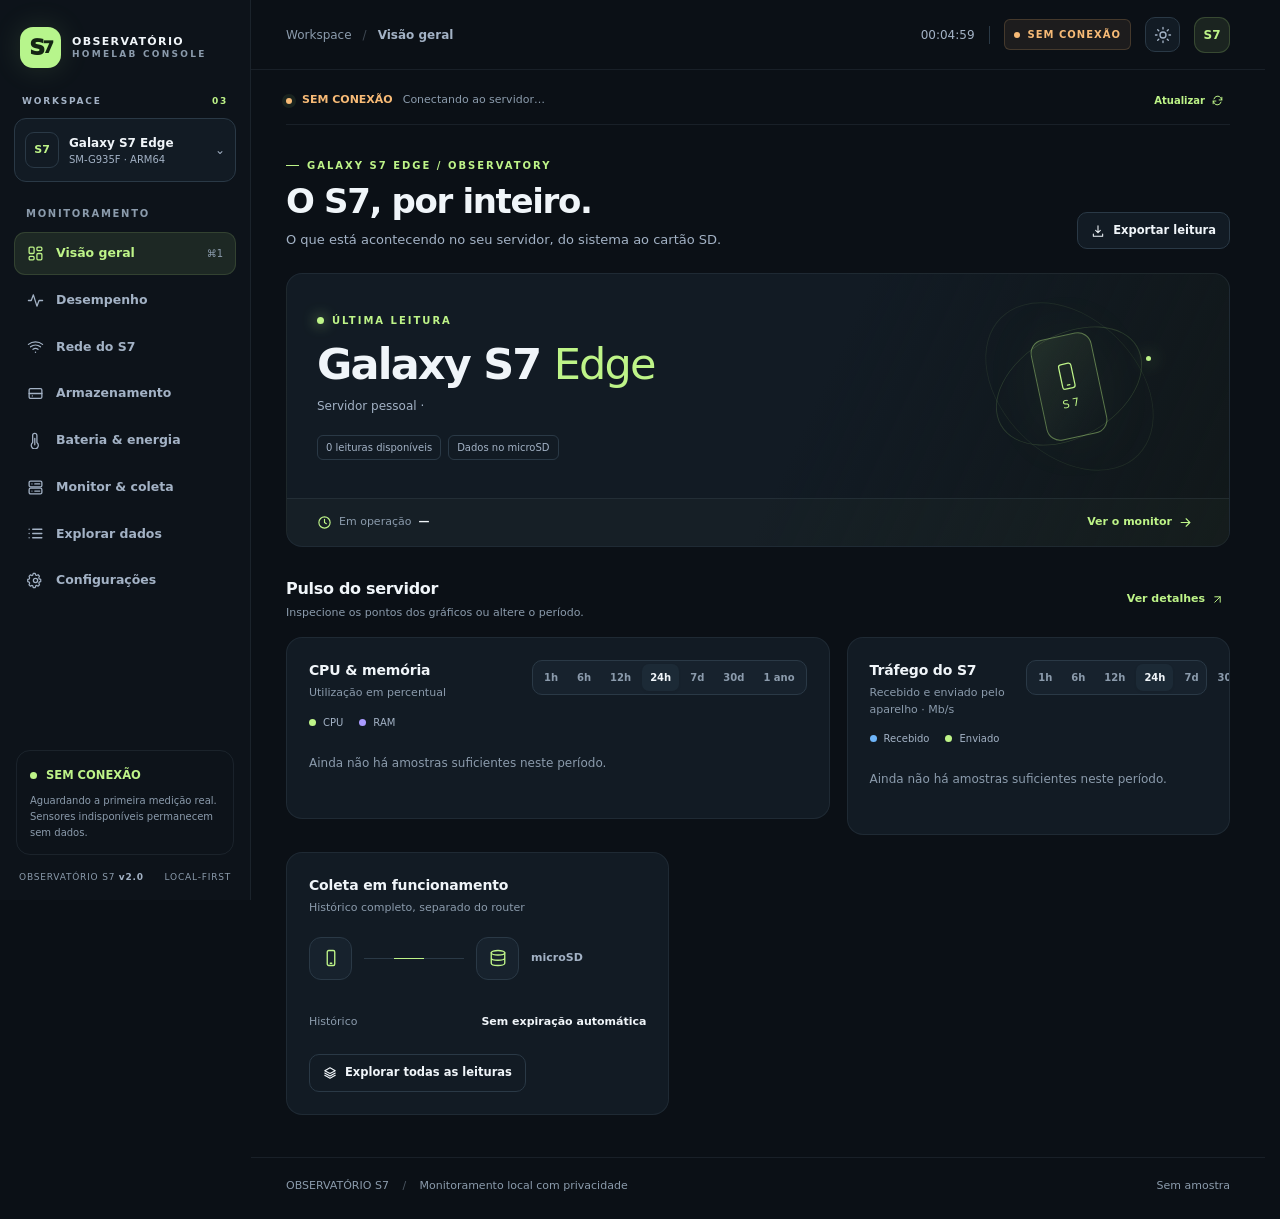
==== commit cf3ab718: "a11y: add concise live region for history outcomes (#1)" ====
--- a/index.html
+++ b/index.html
@@ -47,6 +47,7 @@
           <button class="avatar" type="button" id="avatar-button" title="Configurações do painel">S7</button>
         </div>
       </header>
+      <div id="history-announcement" class="sr-only" role="status" aria-live="polite" aria-atomic="true"></div>
       <main class="main" id="main-content" tabindex="-1"></main>
       <footer class="page-footer"><span>OBSERVATÓRIO S7 <span class="footer-divider">/</span> Monitoramento local com privacidade</span><span id="footer-update">Aguardando dados</span></footer>
     </div>
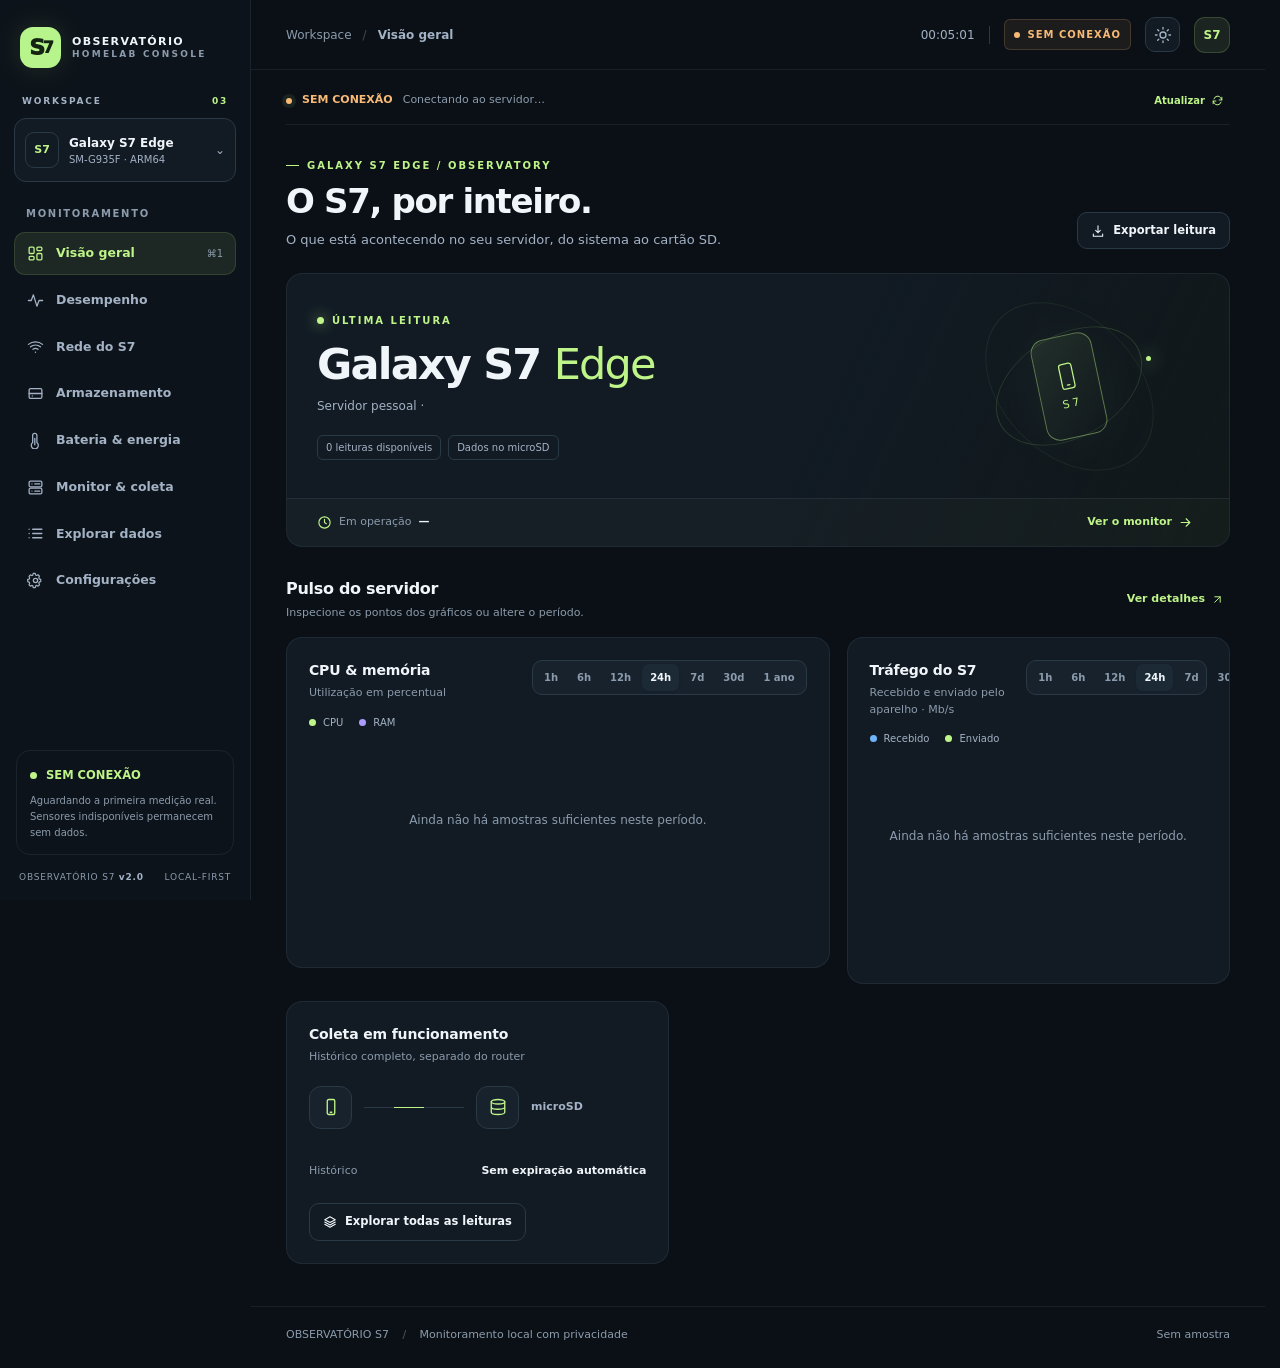
==== commit 7fb933c8: "perf: immediate loading shell and truthful progressive history feedback" ====
--- a/index.html
+++ b/index.html
@@ -13,6 +13,7 @@
   <script defer src="js/app.js?v=20261023-visual2"></script>
   <link rel="stylesheet" href="finish.css?v=20261024-polish">
   <script defer src="finish.js?v=20261024-polish"></script>
+  <link rel="stylesheet" href="/loading.css">
 </head>
 <body data-workspace="s7" data-theme="dark">
   <div class="app" id="app">
--- a/css/styles.css
+++ b/css/styles.css
@@ -52,3 +52,17 @@
 .storage-sub>span{min-width:0}
 .storage-sub>span:last-child{flex-shrink:0}
 @media(max-width:720px){.setting-row{flex-wrap:wrap}.setting-copy{min-width:0}.breadcrumbs{gap:6px;font-size:10px}.main-content{min-width:0}}
+
+/* History state belongs to each metric/range, not to global API connectivity. */
+.sr-only{position:absolute!important;width:1px;height:1px;padding:0;margin:-1px;overflow:hidden;clip:rect(0,0,0,0);white-space:nowrap;border:0}
+.history-region{min-height:170px;position:relative}
+.history-state{display:flex;align-items:center;flex-wrap:wrap;gap:8px;padding:8px 10px;border:1px solid var(--border);background:var(--surface-2);color:var(--secondary);border-radius:9px;font-size:11px;line-height:1.5;margin:0 0 10px}
+.history-state.history-error{color:var(--orange)}
+.history-state.history-stale{color:var(--orange)}
+.history-retry{margin-left:auto;text-decoration:underline;text-underline-offset:3px;min-height:32px}
+.history-spinner{width:12px;height:12px;border-radius:50%;border:2px solid var(--border);border-top-color:var(--accent);animation:history-spin .8s linear infinite;flex:none}
+.history-empty{min-height:180px;display:grid;place-items:center;text-align:center}
+@keyframes history-spin{to{transform:rotate(360deg)}}
+@media(prefers-reduced-motion:reduce){.history-spinner{animation:none}}
+
+.explorer-more{display:flex;margin:22px auto;min-height:44px;justify-content:center}
--- a/loading.css
+++ b/loading.css
@@ -0,0 +1,18 @@
+/* Honest loading feedback: no fabricated percentage or metric. */
+.load-placeholder{position:relative;overflow:hidden;border-radius:10px;background:var(--surface,#17222e);border:1px solid var(--border,#293844);min-height:180px;display:grid;align-content:center;gap:18px;padding:24px}
+.load-placeholder i{display:block;height:10px;border-radius:6px;background:currentColor;color:var(--muted,#8a9bad);opacity:.15;width:65%}
+.load-placeholder i:nth-child(2){width:90%}.load-placeholder i:nth-child(3){width:45%}
+.load-placeholder::after{content:"";position:absolute;inset:0;background:linear-gradient(100deg,transparent 25%,rgba(180,200,210,.08) 50%,transparent 75%);transform:translateX(-100%);animation:loading-sweep 1.7s ease-in-out 4}
+@keyframes loading-sweep{to{transform:translateX(100%)}}
+.resource-state[data-phase="loading"],.history-state.history-loading{min-height:32px}
+.resource-state[data-phase="loading"]::before{content:"";display:inline-block;width:7px;height:7px;border-radius:50%;background:currentColor;margin-right:9px;animation:loading-breathe 1.2s ease-in-out 6}
+@keyframes loading-breathe{50%{opacity:.3}}
+.history-region{min-height:215px}.history-region[aria-busy="true"] .chart-holder{opacity:.72;transition:opacity .15s ease}
+.history-region[aria-busy="false"] .chart-holder{transition:opacity .15s ease}
+.freshness-bar[aria-busy="true"]{border-color:var(--accent,#b5ef78)}
+.btn:active,.range-button:active{transform:translateY(1px)}
+@media(prefers-reduced-motion:reduce){.load-placeholder::after,.resource-state::before{animation:none!important}.history-region .chart-holder{transition:none!important}}
+body[data-motion="off"] .load-placeholder::after{animation:none}
+
+.history-state.history-loading{height:auto;min-height:32px;flex-direction:row;justify-content:flex-start;gap:8px}
+body[data-initial-loading="true"] .metric-value strong{color:transparent;display:inline-block;min-width:70px;border-radius:6px;background:rgba(180,160,200,.12)}
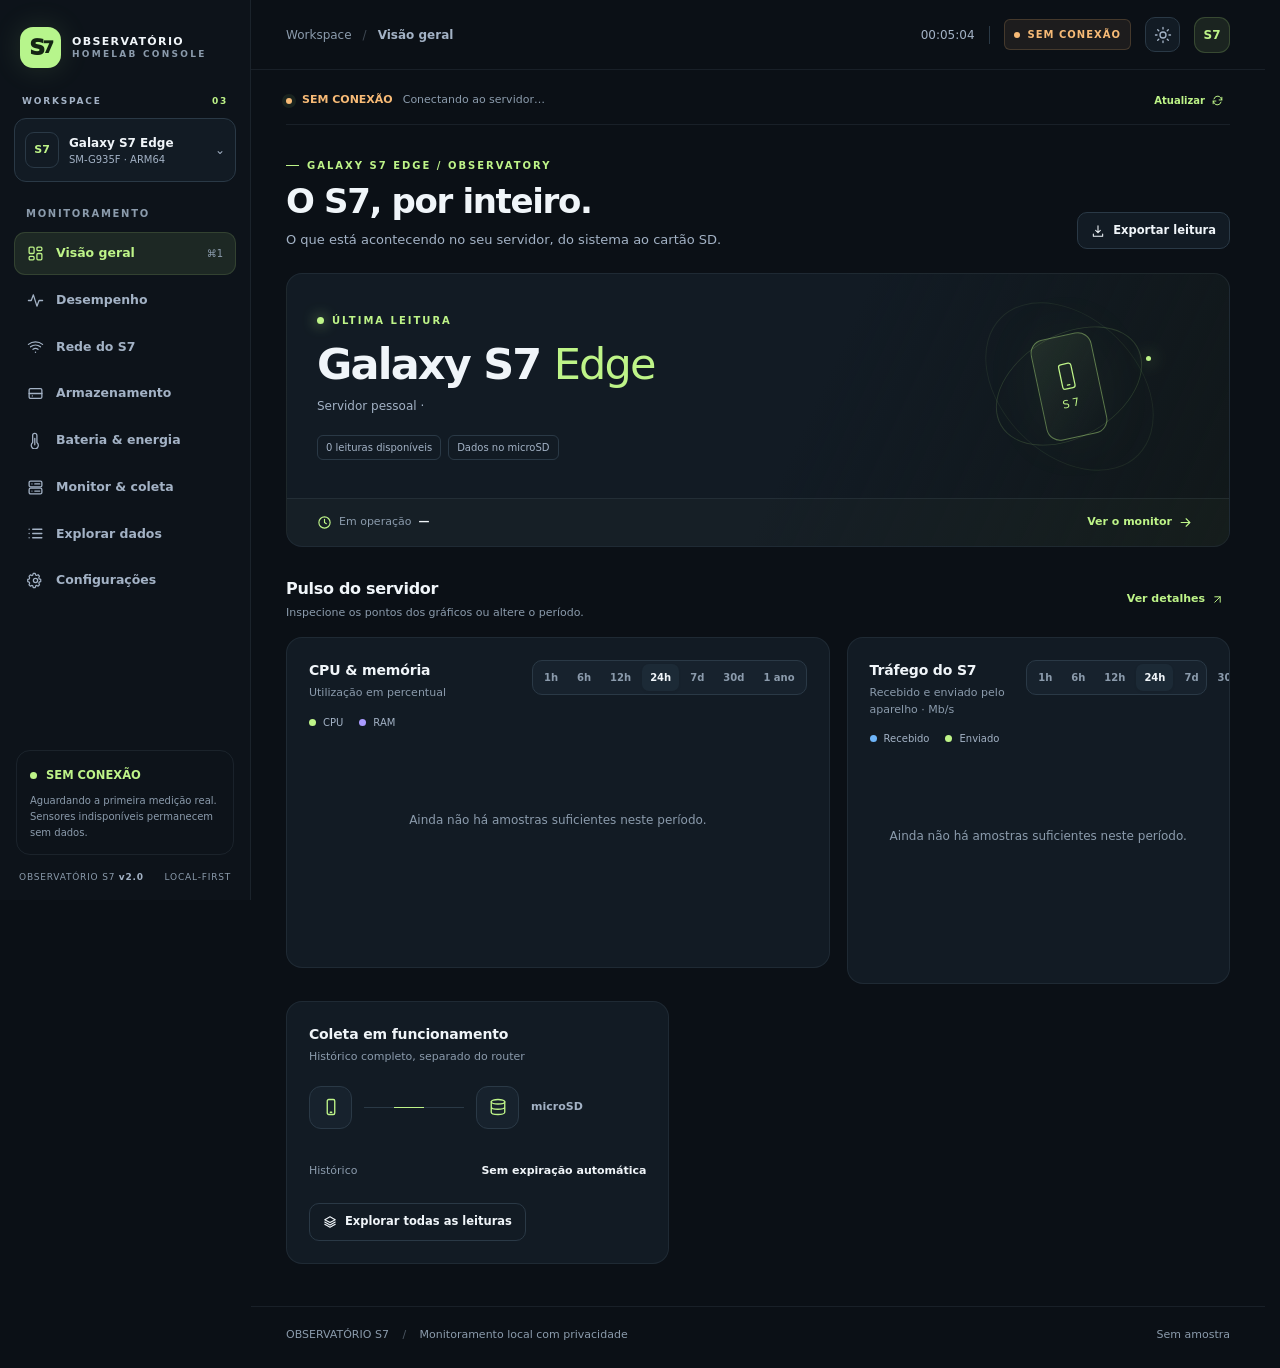
==== commit d7e10f6d: "fix: load shared workspace assets from server root and sync loading styles" ====
--- a/index.html
+++ b/index.html
@@ -8,11 +8,11 @@
   <title>Observatório S7 — HomeLab Console</title>
   <link rel="icon" type="image/svg+xml" href="assets/favicon.svg">
   <link rel="stylesheet" href="css/styles.css">
-  <link rel="stylesheet" href="workspace.css?v=20261024">
+  <link rel="stylesheet" href="/workspace.css?v=20261024">
   <link rel="stylesheet" href="css/dashboard.css?v=20261023-visual2">
   <script defer src="js/app.js?v=20261023-visual2"></script>
-  <link rel="stylesheet" href="finish.css?v=20261024-polish">
-  <script defer src="finish.js?v=20261024-polish"></script>
+  <link rel="stylesheet" href="/finish.css?v=20261024-polish">
+  <script defer src="/finish.js?v=20261024-polish"></script>
   <link rel="stylesheet" href="/loading.css">
 </head>
 <body data-workspace="s7" data-theme="dark">
--- a/loading.css
+++ b/loading.css
@@ -16,3 +16,25 @@
 
 .history-state.history-loading{height:auto;min-height:32px;flex-direction:row;justify-content:flex-start;gap:8px}
 body[data-initial-loading="true"] .metric-value strong{color:transparent;display:inline-block;min-width:70px;border-radius:6px;background:rgba(180,160,200,.12)}
+
+/* Resource-level progress preserves previously loaded values. */
+.resource-block{position:relative}
+.block-load-status{position:absolute;right:12px;bottom:5px;font-size:10px;line-height:16px;color:var(--muted,#c1adc9);pointer-events:none}
+.block-load-status[hidden]{display:none}
+.resource-block[data-load-phase="loading"]::after{content:"";position:absolute;left:12px;right:12px;top:0;height:2px;border-radius:2px;background:linear-gradient(90deg,transparent,#c3a4ff,transparent);transform-origin:left;animation:block-progress 1.3s ease-in-out 8;pointer-events:none}
+.resource-block[data-first-load="true"] .metric-value strong{color:transparent;min-width:64px;border-radius:5px;background:rgba(180,160,200,.14)}
+.hero-main>.block-load-status,.traffic-summary-values>.block-load-status,.signal-foot>.block-load-status{bottom:-15px}
+.resource-block[data-load-phase="stale"]>.block-load-status,.resource-block[data-load-phase="error"]>.block-load-status{color:#efbc91}
+@keyframes block-progress{0%,100%{opacity:.3;transform:scaleX(.3)}50%{opacity:1;transform:scaleX(1)}}
+@media(prefers-reduced-motion:reduce){.resource-block[data-load-phase="loading"]::after{animation:none}}
+body.motion-paused .resource-block::after{animation:none!important}
+
+.telemetry-mini>.block-load-status{bottom:2px;font-size:9px}.telemetry-mini{padding-bottom:22px}
+
+/* Preserve two-decimal coverage within the existing rings. */
+.hero-score .ring-label strong{font-size:27px}.signal-main .quality-dial strong{font-size:23px}
+
+/* Long cadence/provenance copy must remain readable inside the score panel. */
+.hero-score .score-copy{min-width:0;flex:1}.hero-score .score-copy small{display:block;max-width:180px;white-space:normal;overflow-wrap:anywhere;line-height:1.5}
+
+.load-compact{min-height:100px;padding:16px;font-size:11px}.load-placeholder>span{position:relative;z-index:1;font-size:11px;color:var(--sub,var(--muted,#aaa))}body.motion-paused .load-placeholder::after{animation:none!important}
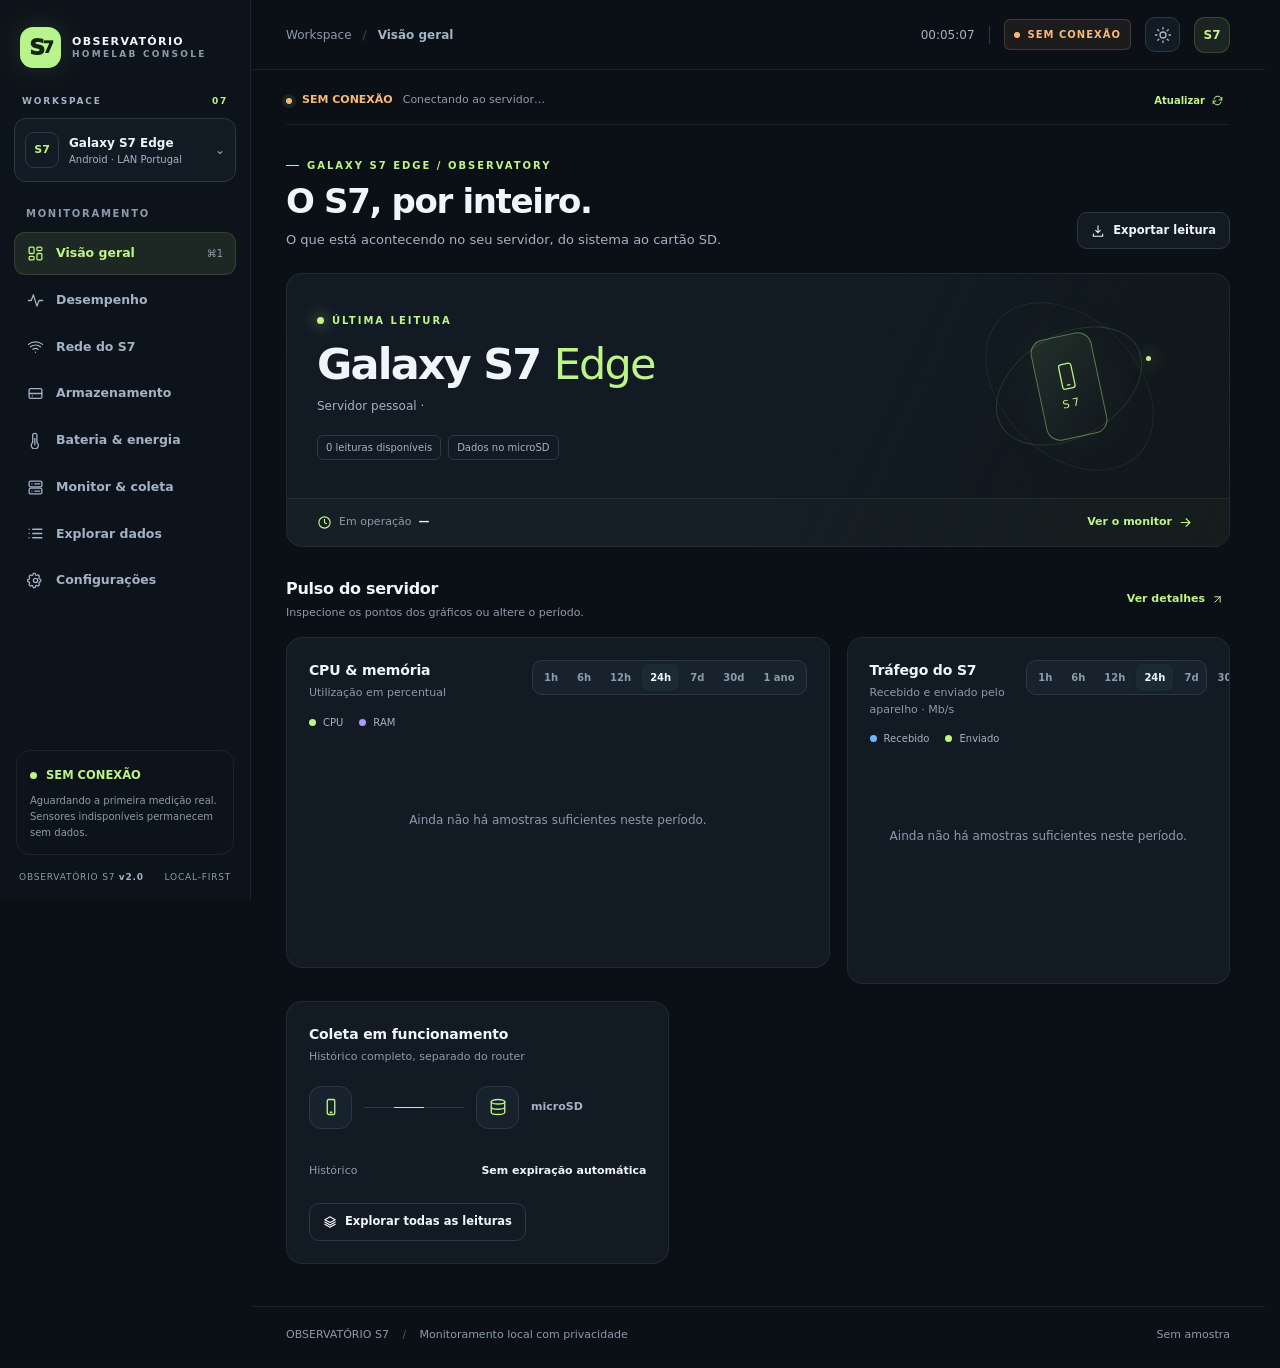
==== commit fdb49be1: "feat: cross-link all seven HomeLab projects in workspace selector" ====
--- a/index.html
+++ b/index.html
@@ -22,7 +22,7 @@
         <div class="brand-symbol" aria-hidden="true"><span class="brand-glyph">S<span>7</span></span></div>
         <div class="brand-copy"><strong>OBSERVATÓRIO</strong><span>HOMELAB CONSOLE</span></div>
       </div>
-      <section class="workspace-picker" aria-label="Workspace"><div class="workspace-label">WORKSPACE <span>03</span></div><details class="project-switch"><summary aria-label="Workspace: Galaxy S7 Edge. Alterar projeto"><span class="project-icon" aria-hidden="true">S7</span><span class="project-copy"><strong>Galaxy S7 Edge</strong><small>SM-G935F · ARM64</small></span><span class="project-caret" aria-hidden="true">⌄</span></summary><nav class="project-options" aria-label="Projetos do servidor"><a href="/router/"><span class="project-icon" aria-hidden="true">R</span><span class="project-copy"><strong>Router Huawei</strong><small>Monitor da rede</small></span></a><a href="/s7/" aria-current="page"><span class="project-icon" aria-hidden="true">S7</span><span class="project-copy"><strong>Galaxy S7 Edge</strong><small>SM-G935F · ARM64</small></span><span class="project-check" aria-hidden="true">✓</span></a><a href="/valt/"><span class="project-icon" aria-hidden="true">V</span><span class="project-copy"><strong>Docs Vault</strong><small>Arquivo documental</small></span></a></nav></details></section>
+      <section class="workspace-picker" aria-label="Workspace"><div class="workspace-label">WORKSPACE <span>07</span></div><details class="project-switch"><summary aria-label="Projeto atual: Galaxy S7 Edge. Alternar projeto"><span class="project-icon" aria-hidden="true">S7</span><span class="project-copy"><strong>Galaxy S7 Edge</strong><small>Android · LAN Portugal</small></span><span class="project-caret" aria-hidden="true">⌄</span></summary><nav class="project-options" aria-label="Abrir outro projeto"><a href="/router/"><span class="project-icon" aria-hidden="true">R</span><span class="project-copy"><strong>Router Huawei</strong><small>Monitor da rede · LAN PT</small></span></a><a href="/valt/"><span class="project-icon" aria-hidden="true">V</span><span class="project-copy"><strong>Docs Vault</strong><small>Arquivo documental · LAN PT</small></span></a><a href="http://192.168.1.3:8783/s23/" target="_blank" rel="noopener noreferrer" title="Requer LAN Portugal ou VPN"><span class="project-icon" aria-hidden="true">S23</span><span class="project-copy"><strong>Galaxy S23+</strong><small>Android · LAN Portugal</small></span></a><a href="https://ssh-br.faysk.dev/monitor/"><span class="project-icon" aria-hidden="true">A</span><span class="project-copy"><strong>Acer Brasil</strong><small>Windows + Ubuntu WSL</small></span></a><a href="https://ssh-br.faysk.dev/router/"><span class="project-icon" aria-hidden="true">BR</span><span class="project-copy"><strong>Router Vivo</strong><small>Askey RTF8115VW · Brasil</small></span></a><a href="http://192.168.1.2:8770/" target="_blank" rel="noopener noreferrer" title="Requer LAN Portugal ou VPN"><span class="project-icon" aria-hidden="true">IoT</span><span class="project-copy"><strong>Casa IoT</strong><small>Automação · LAN Portugal</small></span></a><p class="workspace-hint">Links LAN Portugal requerem rede local ou VPN.</p></nav></details></section>
       <div class="nav-caption">MONITORAMENTO</div>
             <nav class="nav-list" id="main-nav" aria-label="Áreas do monitoramento"></nav>
       <div class="sidebar-bottom">
